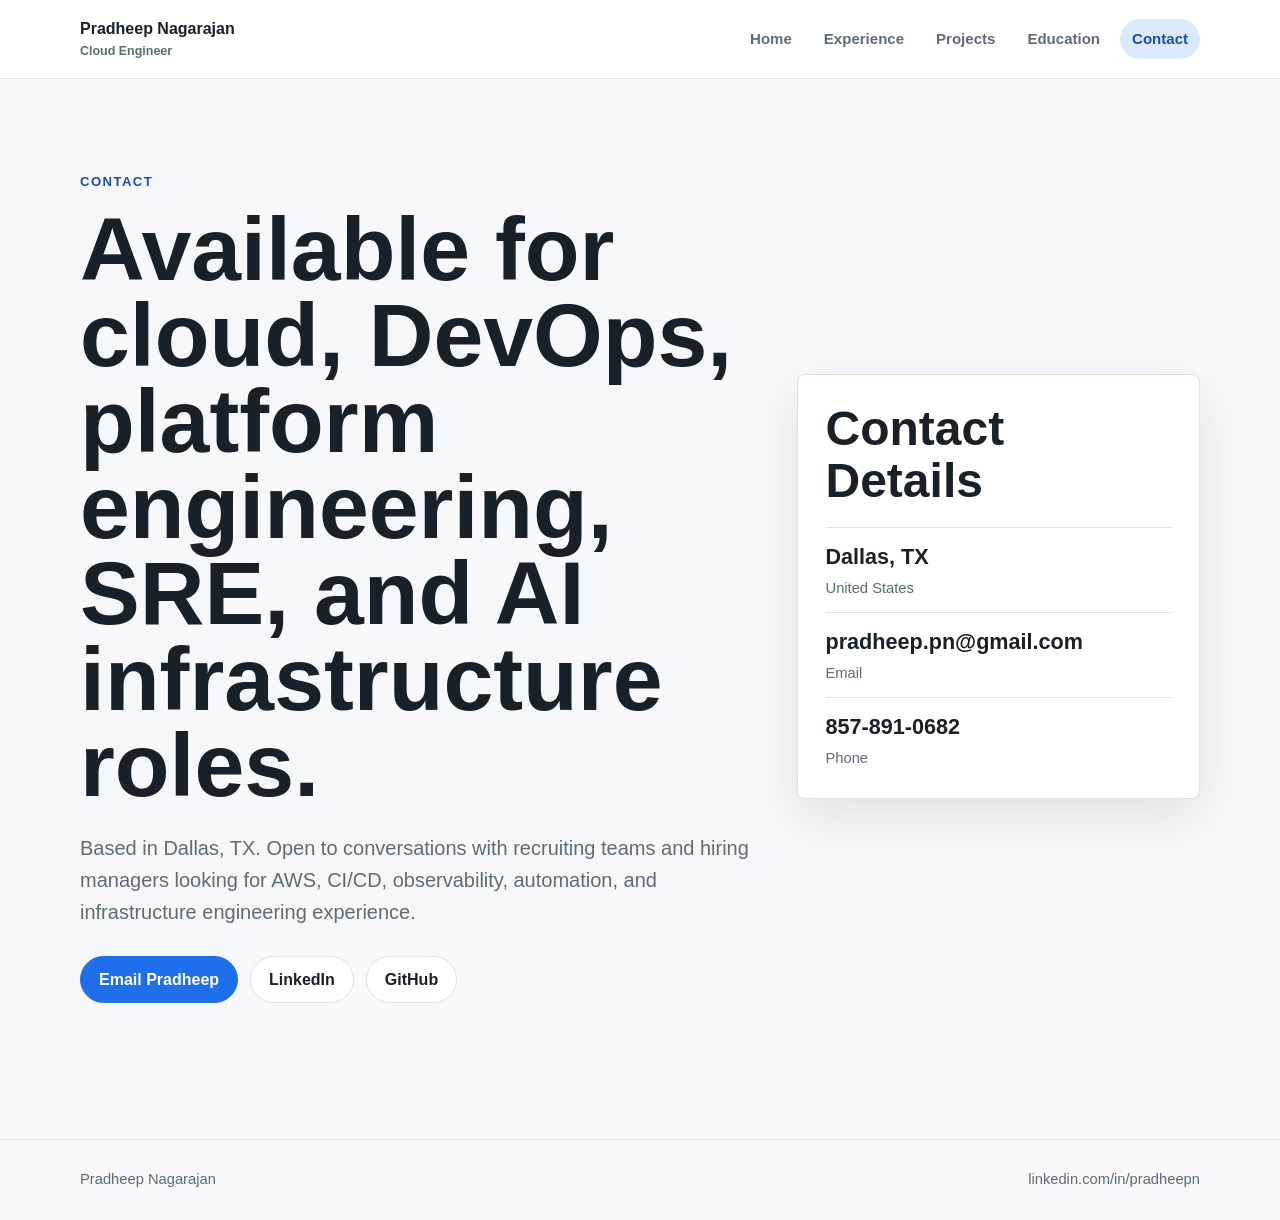
==== contact.html @ 79c9f460 "Modernize recruiter portfolio site" ====
<!doctype html>
<html lang="en">
<head>
  <meta charset="utf-8">
  <meta name="viewport" content="width=device-width, initial-scale=1.0">
  <meta name="description" content="Contact Pradheep Nagarajan.">
  <title>Contact | Pradheep Nagarajan</title>
  <link rel="stylesheet" href="style.css">
</head>
<body>
  <header class="site-header">
    <nav class="nav" aria-label="Primary navigation">
      <a class="brand" href="index.html">Pradheep Nagarajan <span>Cloud Engineer</span></a>
      <div class="nav-links">
        <a href="index.html">Home</a>
        <a href="experience.html">Experience</a>
        <a href="project.html">Projects</a>
        <a href="education.html">Education</a>
        <a class="active" href="contact.html">Contact</a>
      </div>
    </nav>
  </header>

  <main class="page">
    <section class="hero">
      <div>
        <p class="eyebrow">Contact</p>
        <h1>Available for cloud, DevOps, platform engineering, SRE, and AI infrastructure roles.</h1>
        <p class="lead">Based in Dallas, TX. Open to conversations with recruiting teams and hiring managers looking for AWS, CI/CD, observability, automation, and infrastructure engineering experience.</p>
        <div class="hero-actions">
          <a class="button primary" href="mailto:pradheep.pn@gmail.com">Email Pradheep</a>
          <a class="button secondary" href="https://www.linkedin.com/in/pradheepn/">LinkedIn</a>
          <a class="button secondary" href="https://github.com/npradheep/">GitHub</a>
        </div>
      </div>
      <aside class="hero-card">
        <h2>Contact Details</h2>
        <div class="quick-facts">
          <div class="fact">
            <strong>Dallas, TX</strong>
            <span>United States</span>
          </div>
          <div class="fact">
            <strong>pradheep.pn@gmail.com</strong>
            <span>Email</span>
          </div>
          <div class="fact">
            <strong>857-891-0682</strong>
            <span>Phone</span>
          </div>
        </div>
      </aside>
    </section>
  </main>

  <footer class="footer">
    <div class="footer-inner">
      <span>Pradheep Nagarajan</span>
      <span>linkedin.com/in/pradheepn</span>
    </div>
  </footer>
</body>
</html>
---- style.css ----
:root {
  color-scheme: light;
  --bg: #f6f8fb;
  --surface: #ffffff;
  --surface-strong: #eef3f8;
  --text: #18202a;
  --muted: #5d6b7a;
  --line: #dbe3ec;
  --accent: #1f6feb;
  --accent-dark: #174ea6;
  --accent-soft: #dceafe;
  --shadow: 0 18px 50px rgba(22, 35, 55, 0.1);
  --radius: 8px;
  --max: 1120px;
}

* {
  box-sizing: border-box;
}

html {
  scroll-behavior: smooth;
}

body {
  margin: 0;
  background: var(--bg);
  color: var(--text);
  font-family: Inter, "Segoe UI", Roboto, Arial, sans-serif;
  line-height: 1.6;
}

a {
  color: inherit;
  text-decoration: none;
}

a:hover {
  color: var(--accent);
}

img {
  max-width: 100%;
}

.site-header {
  position: sticky;
  top: 0;
  z-index: 20;
  border-bottom: 1px solid rgba(219, 227, 236, 0.85);
  background: rgba(255, 255, 255, 0.92);
  backdrop-filter: blur(16px);
}

.nav {
  display: flex;
  align-items: center;
  justify-content: space-between;
  gap: 24px;
  width: min(100% - 32px, var(--max));
  margin: 0 auto;
  padding: 16px 0;
}

.brand {
  display: flex;
  flex-direction: column;
  font-weight: 800;
  letter-spacing: 0;
}

.brand span {
  color: var(--muted);
  font-size: 0.78rem;
  font-weight: 600;
}

.nav-links {
  display: flex;
  align-items: center;
  gap: 8px;
  flex-wrap: wrap;
}

.nav-links a {
  border-radius: 999px;
  color: var(--muted);
  font-size: 0.94rem;
  font-weight: 700;
  padding: 8px 12px;
}

.nav-links a:hover,
.nav-links a.active {
  background: var(--accent-soft);
  color: var(--accent-dark);
}

.page {
  width: min(100% - 32px, var(--max));
  margin: 0 auto;
  padding: 56px 0 72px;
}

.hero {
  display: grid;
  grid-template-columns: minmax(0, 1.25fr) minmax(280px, 0.75fr);
  align-items: center;
  gap: 44px;
  min-height: calc(100vh - 74px);
  padding: 36px 0 64px;
}

.eyebrow {
  color: var(--accent-dark);
  font-size: 0.82rem;
  font-weight: 800;
  letter-spacing: 0.11em;
  margin: 0 0 14px;
  text-transform: uppercase;
}

h1,
h2,
h3,
p {
  margin-top: 0;
}

h1 {
  font-size: clamp(2.75rem, 7vw, 5.8rem);
  line-height: 0.96;
  margin-bottom: 24px;
}

h2 {
  font-size: clamp(1.8rem, 4vw, 3rem);
  line-height: 1.08;
  margin-bottom: 16px;
}

h3 {
  font-size: 1.18rem;
  line-height: 1.3;
  margin-bottom: 8px;
}

.lead {
  color: var(--muted);
  font-size: clamp(1.05rem, 2vw, 1.25rem);
  max-width: 760px;
}

.hero-actions,
.button-row {
  display: flex;
  flex-wrap: wrap;
  gap: 12px;
  margin-top: 28px;
}

.button {
  align-items: center;
  border: 1px solid var(--line);
  border-radius: 999px;
  display: inline-flex;
  font-weight: 800;
  gap: 8px;
  justify-content: center;
  min-height: 44px;
  padding: 10px 18px;
}

.button.primary {
  background: var(--accent);
  border-color: var(--accent);
  color: white;
}

.button.primary:hover {
  background: var(--accent-dark);
  color: white;
}

.button.secondary {
  background: var(--surface);
  color: var(--text);
}

.hero-card {
  background: var(--surface);
  border: 1px solid var(--line);
  border-radius: var(--radius);
  box-shadow: var(--shadow);
  padding: 28px;
}

.profile-photo {
  aspect-ratio: 1;
  border-radius: var(--radius);
  display: block;
  object-fit: cover;
  width: 100%;
}

.quick-facts {
  display: grid;
  gap: 12px;
  margin-top: 20px;
}

.fact {
  border-top: 1px solid var(--line);
  padding-top: 12px;
}

.fact strong {
  display: block;
  font-size: 1.35rem;
}

.fact span {
  color: var(--muted);
  font-size: 0.92rem;
}

.section {
  padding: 44px 0;
}

.section-header {
  align-items: end;
  display: flex;
  gap: 20px;
  justify-content: space-between;
  margin-bottom: 24px;
}

.section-header p {
  color: var(--muted);
  max-width: 620px;
}

.grid {
  display: grid;
  gap: 16px;
}

.grid.two {
  grid-template-columns: repeat(2, minmax(0, 1fr));
}

.grid.three {
  grid-template-columns: repeat(3, minmax(0, 1fr));
}

.card {
  background: var(--surface);
  border: 1px solid var(--line);
  border-radius: var(--radius);
  padding: 24px;
}

.card.highlight {
  border-color: rgba(31, 111, 235, 0.32);
  box-shadow: var(--shadow);
}

.metric {
  color: var(--accent-dark);
  display: block;
  font-size: 2rem;
  font-weight: 900;
  line-height: 1;
  margin-bottom: 8px;
}

.tags {
  display: flex;
  flex-wrap: wrap;
  gap: 8px;
  margin-top: 16px;
}

.tag {
  background: var(--surface-strong);
  border: 1px solid var(--line);
  border-radius: 999px;
  color: var(--muted);
  font-size: 0.88rem;
  font-weight: 700;
  padding: 6px 10px;
}

.timeline {
  display: grid;
  gap: 20px;
}

.role {
  background: var(--surface);
  border: 1px solid var(--line);
  border-radius: var(--radius);
  padding: 28px;
}

.role-header {
  display: flex;
  gap: 20px;
  justify-content: space-between;
  margin-bottom: 18px;
}

.role-meta {
  color: var(--muted);
  font-weight: 700;
}

.role ul,
.project ul {
  margin: 14px 0 0;
  padding-left: 20px;
}

.role li,
.project li {
  margin-bottom: 10px;
}

.callout {
  background: linear-gradient(135deg, #0f2557, #1f6feb);
  border-radius: var(--radius);
  color: white;
  padding: 28px;
}

.callout p {
  color: rgba(255, 255, 255, 0.82);
}

.footer {
  border-top: 1px solid var(--line);
  color: var(--muted);
  font-size: 0.92rem;
  padding: 28px 0;
}

.footer-inner {
  display: flex;
  gap: 16px;
  justify-content: space-between;
  width: min(100% - 32px, var(--max));
  margin: 0 auto;
}

@media (max-width: 820px) {
  .nav {
    align-items: flex-start;
    flex-direction: column;
  }

  .nav-links {
    width: 100%;
  }

  .hero,
  .grid.two,
  .grid.three {
    grid-template-columns: 1fr;
  }

  .hero {
    min-height: auto;
    padding-top: 28px;
  }

  .section-header,
  .role-header,
  .footer-inner {
    align-items: flex-start;
    flex-direction: column;
  }
}
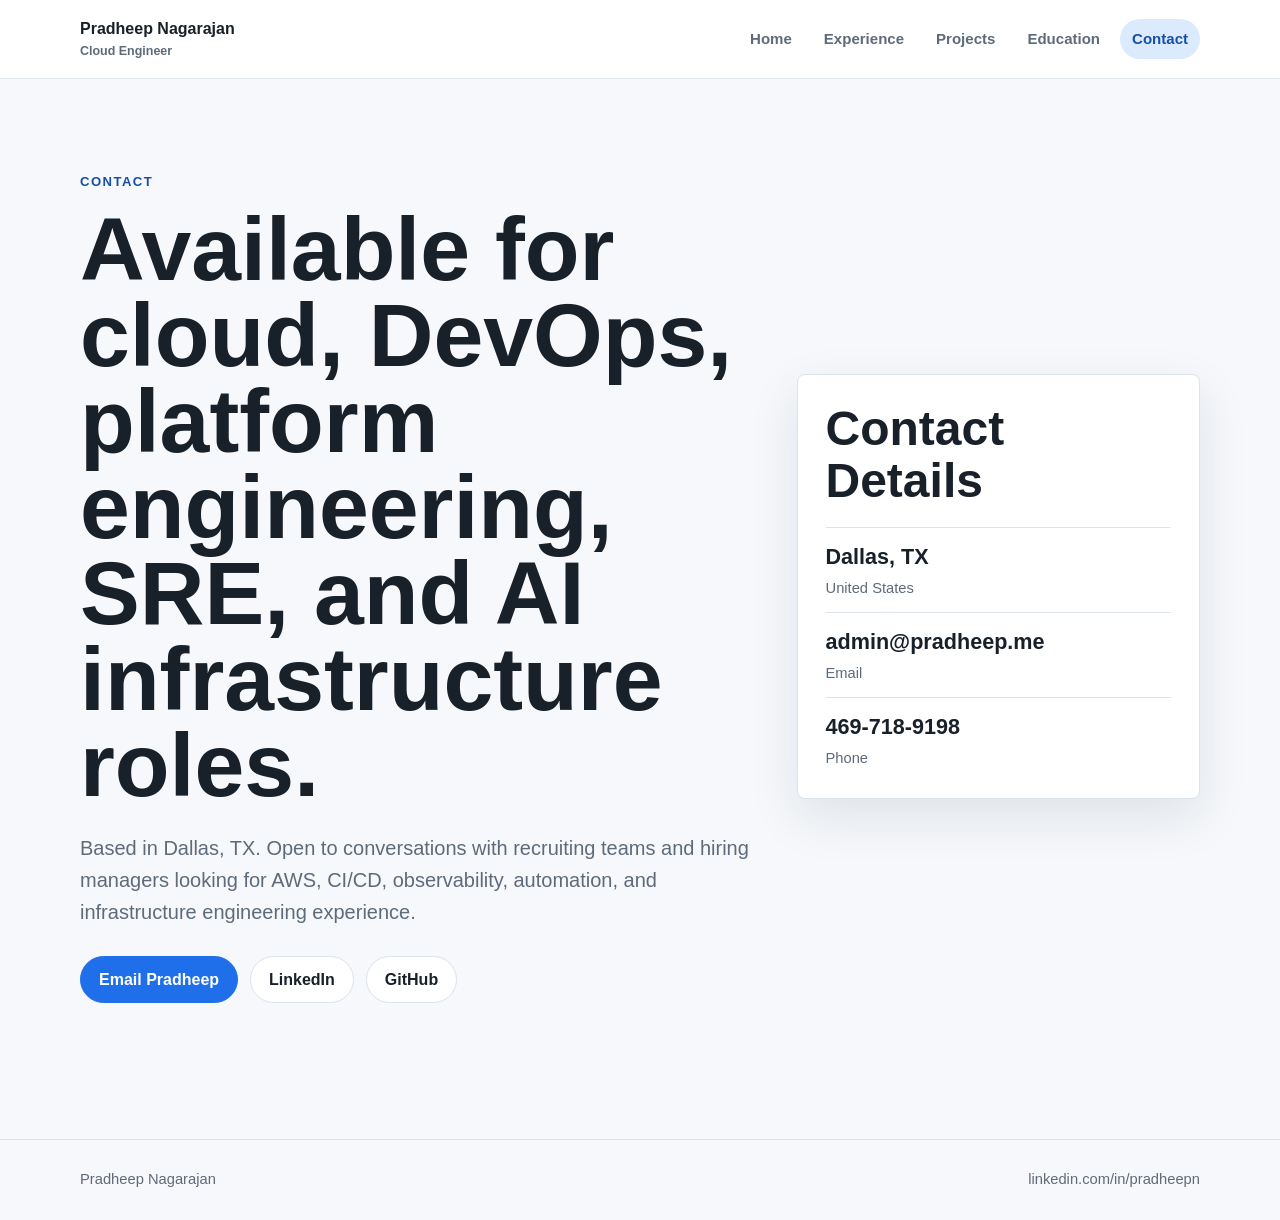
==== commit 26430b60: "Update public contact details" ====
--- a/contact.html
+++ b/contact.html
@@ -5,7 +5,7 @@
   <meta name="viewport" content="width=device-width, initial-scale=1.0">
   <meta name="description" content="Contact Pradheep Nagarajan.">
   <title>Contact | Pradheep Nagarajan</title>
-  <link rel="stylesheet" href="style.css">
+  <link rel="stylesheet" href="style.css?v=20260517">
 </head>
 <body>
   <header class="site-header">
@@ -28,7 +28,7 @@
         <h1>Available for cloud, DevOps, platform engineering, SRE, and AI infrastructure roles.</h1>
         <p class="lead">Based in Dallas, TX. Open to conversations with recruiting teams and hiring managers looking for AWS, CI/CD, observability, automation, and infrastructure engineering experience.</p>
         <div class="hero-actions">
-          <a class="button primary" href="mailto:pradheep.pn@gmail.com">Email Pradheep</a>
+          <a class="button primary" href="mailto:admin@pradheep.me">Email Pradheep</a>
           <a class="button secondary" href="https://www.linkedin.com/in/pradheepn/">LinkedIn</a>
           <a class="button secondary" href="https://github.com/npradheep/">GitHub</a>
         </div>
@@ -41,11 +41,11 @@
             <span>United States</span>
           </div>
           <div class="fact">
-            <strong>pradheep.pn@gmail.com</strong>
+            <strong>admin@pradheep.me</strong>
             <span>Email</span>
           </div>
           <div class="fact">
-            <strong>857-891-0682</strong>
+            <strong>469-718-9198</strong>
             <span>Phone</span>
           </div>
         </div>
--- a/style.css
+++ b/style.css
@@ -371,7 +371,7 @@
 
   .hero {
     min-height: auto;
-    padding-top: 28px;
+    padding: 28px 0 36px;
   }
 
   .section-header,
@@ -381,3 +381,75 @@
     flex-direction: column;
   }
 }
+
+@media (max-width: 560px) {
+  .page {
+    width: min(100% - 24px, var(--max));
+    padding: 28px 0 44px;
+  }
+
+  .nav {
+    gap: 12px;
+    padding: 12px 0;
+  }
+
+  .nav-links {
+    gap: 4px;
+  }
+
+  .nav-links a {
+    font-size: 0.86rem;
+    padding: 6px 9px;
+  }
+
+  .hero {
+    gap: 22px;
+    padding: 20px 0 28px;
+  }
+
+  h1 {
+    font-size: clamp(2.15rem, 12vw, 3rem);
+    margin-bottom: 16px;
+  }
+
+  h2 {
+    font-size: 1.65rem;
+  }
+
+  .lead {
+    font-size: 1rem;
+  }
+
+  .hero-actions,
+  .button-row {
+    margin-top: 18px;
+  }
+
+  .hero-card,
+  .card,
+  .role,
+  .callout {
+    padding: 18px;
+  }
+
+  .profile-photo {
+    max-height: 280px;
+  }
+
+  .quick-facts {
+    gap: 8px;
+    margin-top: 14px;
+  }
+
+  .fact {
+    padding-top: 10px;
+  }
+
+  .fact strong {
+    font-size: 1.12rem;
+  }
+
+  .section {
+    padding: 28px 0;
+  }
+}
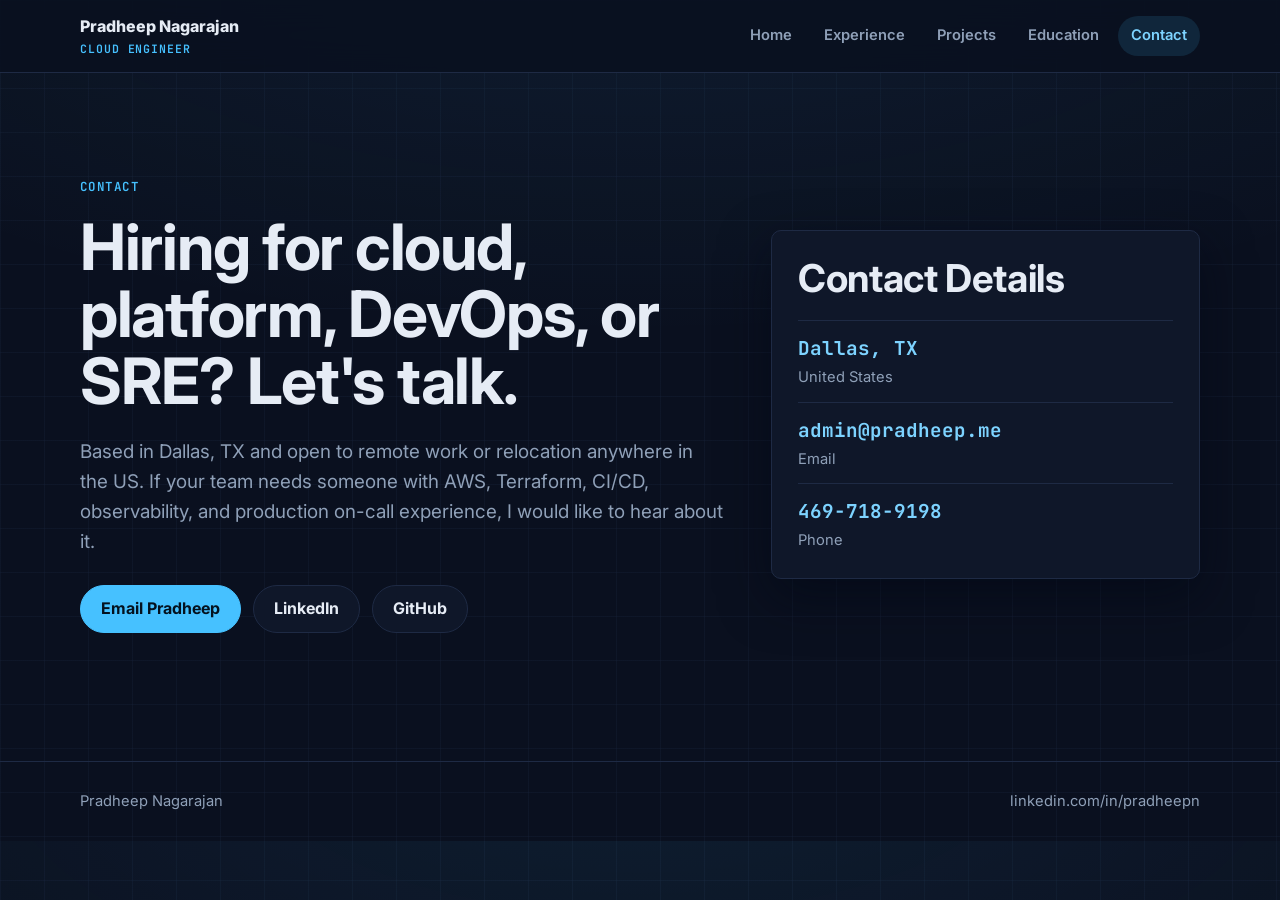
==== commit 76dac2c1: "Redesign portfolio around quantified impact and Personal Cloud Dark infrastructure-themed redesign: " ====
--- a/contact.html
+++ b/contact.html
@@ -3,9 +3,18 @@
 <head>
   <meta charset="utf-8">
   <meta name="viewport" content="width=device-width, initial-scale=1.0">
-  <meta name="description" content="Contact Pradheep Nagarajan.">
+  <meta name="description" content="Contact Pradheep Nagarajan, Cloud Engineer in Dallas, TX. Open to cloud, DevOps, platform engineering, SRE, and AI infrastructure roles.">
+  <meta property="og:type" content="website">
+  <meta property="og:title" content="Contact | Pradheep Nagarajan">
+  <meta property="og:description" content="Available for cloud, DevOps, platform engineering, SRE, and AI infrastructure roles. Remote or relocation anywhere in the US.">
+  <meta property="og:url" content="https://pradheep.me/contact.html">
+  <meta property="og:image" content="https://pradheep.me/dp.jpg">
+  <link rel="icon" href="data:image/svg+xml,%3Csvg xmlns='http://www.w3.org/2000/svg' viewBox='0 0 100 100'%3E%3Ctext y='.9em' font-size='90'%3E%E2%98%81%EF%B8%8F%3C/text%3E%3C/svg%3E">
   <title>Contact | Pradheep Nagarajan</title>
-  <link rel="stylesheet" href="style.css?v=20260517">
+  <link rel="preconnect" href="https://fonts.googleapis.com">
+  <link rel="preconnect" href="https://fonts.gstatic.com" crossorigin>
+  <link href="https://fonts.googleapis.com/css2?family=Inter:wght@400;600;700;800&family=JetBrains+Mono:wght@400;500;700&display=swap" rel="stylesheet">
+  <link rel="stylesheet" href="style.css?v=20260706">
 </head>
 <body>
   <header class="site-header">
@@ -25,8 +34,8 @@
     <section class="hero">
       <div>
         <p class="eyebrow">Contact</p>
-        <h1>Available for cloud, DevOps, platform engineering, SRE, and AI infrastructure roles.</h1>
-        <p class="lead">Based in Dallas, TX. Open to conversations with recruiting teams and hiring managers looking for AWS, CI/CD, observability, automation, and infrastructure engineering experience.</p>
+        <h1>Hiring for cloud, platform, DevOps, or SRE? Let's talk.</h1>
+        <p class="lead">Based in Dallas, TX and open to remote work or relocation anywhere in the US. If your team needs someone with AWS, Terraform, CI/CD, observability, and production on-call experience, I would like to hear about it.</p>
         <div class="hero-actions">
           <a class="button primary" href="mailto:admin@pradheep.me">Email Pradheep</a>
           <a class="button secondary" href="https://www.linkedin.com/in/pradheepn/">LinkedIn</a>
--- a/style.css
+++ b/style.css
@@ -1,17 +1,22 @@
 :root {
-  color-scheme: light;
-  --bg: #f6f8fb;
-  --surface: #ffffff;
-  --surface-strong: #eef3f8;
-  --text: #18202a;
-  --muted: #5d6b7a;
-  --line: #dbe3ec;
-  --accent: #1f6feb;
-  --accent-dark: #174ea6;
-  --accent-soft: #dceafe;
-  --shadow: 0 18px 50px rgba(22, 35, 55, 0.1);
-  --radius: 8px;
+  color-scheme: dark;
+  --bg: #0a101f;
+  --surface: #0f1729;
+  --surface-strong: #131e33;
+  --terminal: #0a0f1a;
+  --text: #e6ecf5;
+  --muted: #8fa0b8;
+  --line: #1e2a44;
+  --accent: #46c1ff;
+  --accent-strong: #7dd3ff;
+  --accent-soft: rgba(70, 193, 255, 0.12);
+  --green: #3ddc97;
+  --amber: #fbbf24;
+  --red: #f87171;
+  --shadow: 0 18px 50px rgba(2, 8, 20, 0.55);
+  --radius: 10px;
   --max: 1120px;
+  --mono: "JetBrains Mono", ui-monospace, "Cascadia Code", Consolas, monospace;
 }
 
 * {
@@ -25,6 +30,11 @@
 body {
   margin: 0;
   background: var(--bg);
+  background-image:
+    radial-gradient(ellipse 80% 50% at 50% -10%, rgba(70, 193, 255, 0.08), transparent),
+    linear-gradient(rgba(30, 42, 68, 0.25) 1px, transparent 1px),
+    linear-gradient(90deg, rgba(30, 42, 68, 0.25) 1px, transparent 1px);
+  background-size: 100% 100%, 44px 44px, 44px 44px;
   color: var(--text);
   font-family: Inter, "Segoe UI", Roboto, Arial, sans-serif;
   line-height: 1.6;
@@ -41,14 +51,18 @@
 
 img {
   max-width: 100%;
+}
+
+::selection {
+  background: rgba(70, 193, 255, 0.35);
 }
 
 .site-header {
   position: sticky;
   top: 0;
   z-index: 20;
-  border-bottom: 1px solid rgba(219, 227, 236, 0.85);
-  background: rgba(255, 255, 255, 0.92);
+  border-bottom: 1px solid var(--line);
+  background: rgba(10, 16, 31, 0.88);
   backdrop-filter: blur(16px);
 }
 
@@ -59,7 +73,7 @@
   gap: 24px;
   width: min(100% - 32px, var(--max));
   margin: 0 auto;
-  padding: 16px 0;
+  padding: 14px 0;
 }
 
 .brand {
@@ -70,30 +84,34 @@
 }
 
 .brand span {
-  color: var(--muted);
-  font-size: 0.78rem;
+  color: var(--accent);
+  font-family: var(--mono);
+  font-size: 0.72rem;
   font-weight: 600;
+  letter-spacing: 0.08em;
+  text-transform: uppercase;
 }
 
 .nav-links {
   display: flex;
   align-items: center;
-  gap: 8px;
+  gap: 6px;
   flex-wrap: wrap;
 }
 
 .nav-links a {
   border-radius: 999px;
   color: var(--muted);
-  font-size: 0.94rem;
-  font-weight: 700;
-  padding: 8px 12px;
+  font-size: 0.92rem;
+  font-weight: 600;
+  padding: 8px 13px;
+  transition: background 0.15s ease, color 0.15s ease;
 }
 
 .nav-links a:hover,
 .nav-links a.active {
   background: var(--accent-soft);
-  color: var(--accent-dark);
+  color: var(--accent-strong);
 }
 
 .page {
@@ -104,19 +122,19 @@
 
 .hero {
   display: grid;
-  grid-template-columns: minmax(0, 1.25fr) minmax(280px, 0.75fr);
+  grid-template-columns: minmax(0, 1.2fr) minmax(300px, 0.8fr);
   align-items: center;
-  gap: 44px;
-  min-height: calc(100vh - 74px);
-  padding: 36px 0 64px;
+  gap: 48px;
+  padding: 48px 0 56px;
 }
 
 .eyebrow {
-  color: var(--accent-dark);
-  font-size: 0.82rem;
-  font-weight: 800;
-  letter-spacing: 0.11em;
-  margin: 0 0 14px;
+  color: var(--accent);
+  font-family: var(--mono);
+  font-size: 0.78rem;
+  font-weight: 600;
+  letter-spacing: 0.12em;
+  margin: 0 0 16px;
   text-transform: uppercase;
 }
 
@@ -128,27 +146,33 @@
 }
 
 h1 {
-  font-size: clamp(2.75rem, 7vw, 5.8rem);
-  line-height: 0.96;
-  margin-bottom: 24px;
+  font-size: clamp(2.4rem, 5.4vw, 4rem);
+  line-height: 1.05;
+  letter-spacing: -0.02em;
+  margin-bottom: 22px;
 }
 
 h2 {
-  font-size: clamp(1.8rem, 4vw, 3rem);
-  line-height: 1.08;
+  font-size: clamp(1.6rem, 3.4vw, 2.4rem);
+  line-height: 1.12;
+  letter-spacing: -0.01em;
   margin-bottom: 16px;
 }
 
 h3 {
-  font-size: 1.18rem;
+  font-size: 1.15rem;
   line-height: 1.3;
   margin-bottom: 8px;
 }
 
 .lead {
   color: var(--muted);
-  font-size: clamp(1.05rem, 2vw, 1.25rem);
-  max-width: 760px;
+  font-size: clamp(1.02rem, 2vw, 1.18rem);
+  max-width: 720px;
+}
+
+.lead strong {
+  color: var(--text);
 }
 
 .hero-actions,
@@ -164,27 +188,37 @@
   border: 1px solid var(--line);
   border-radius: 999px;
   display: inline-flex;
-  font-weight: 800;
+  font-weight: 700;
   gap: 8px;
   justify-content: center;
   min-height: 44px;
-  padding: 10px 18px;
+  padding: 10px 20px;
+  transition: transform 0.15s ease, background 0.15s ease, border-color 0.15s ease;
+}
+
+.button:hover {
+  transform: translateY(-1px);
 }
 
 .button.primary {
   background: var(--accent);
   border-color: var(--accent);
-  color: white;
+  color: #04121f;
 }
 
 .button.primary:hover {
-  background: var(--accent-dark);
-  color: white;
+  background: var(--accent-strong);
+  color: #04121f;
 }
 
 .button.secondary {
   background: var(--surface);
   color: var(--text);
+}
+
+.button.secondary:hover {
+  border-color: var(--accent);
+  color: var(--accent-strong);
 }
 
 .hero-card {
@@ -192,7 +226,7 @@
   border: 1px solid var(--line);
   border-radius: var(--radius);
   box-shadow: var(--shadow);
-  padding: 28px;
+  padding: 26px;
 }
 
 .profile-photo {
@@ -216,7 +250,9 @@
 
 .fact strong {
   display: block;
-  font-size: 1.35rem;
+  font-family: var(--mono);
+  font-size: 1.2rem;
+  color: var(--accent-strong);
 }
 
 .fact span {
@@ -224,8 +260,41 @@
   font-size: 0.92rem;
 }
 
+/* Stat band */
+.statband {
+  border-top: 1px solid var(--line);
+  border-bottom: 1px solid var(--line);
+  display: grid;
+  grid-template-columns: repeat(4, minmax(0, 1fr));
+  gap: 0;
+}
+
+.stat {
+  border-left: 1px solid var(--line);
+  padding: 26px 22px;
+}
+
+.stat:first-child {
+  border-left: none;
+}
+
+.stat strong {
+  color: var(--accent-strong);
+  display: block;
+  font-family: var(--mono);
+  font-size: 2rem;
+  font-weight: 700;
+  line-height: 1.1;
+  margin-bottom: 6px;
+}
+
+.stat span {
+  color: var(--muted);
+  font-size: 0.92rem;
+}
+
 .section {
-  padding: 44px 0;
+  padding: 48px 0;
 }
 
 .section-header {
@@ -233,12 +302,13 @@
   display: flex;
   gap: 20px;
   justify-content: space-between;
-  margin-bottom: 24px;
+  margin-bottom: 28px;
 }
 
 .section-header p {
   color: var(--muted);
   max-width: 620px;
+  margin-bottom: 0;
 }
 
 .grid {
@@ -251,7 +321,11 @@
 }
 
 .grid.three {
-  grid-template-columns: repeat(3, minmax(0, 1fr));
+  grid-template-columns: repeat(2, minmax(0, 1fr));
+}
+
+.grid.four {
+  grid-template-columns: repeat(4, minmax(0, 1fr));
 }
 
 .card {
@@ -259,20 +333,50 @@
   border: 1px solid var(--line);
   border-radius: var(--radius);
   padding: 24px;
+  transition: border-color 0.15s ease, transform 0.15s ease;
+}
+
+.card:hover {
+  border-color: rgba(70, 193, 255, 0.4);
 }
 
 .card.highlight {
-  border-color: rgba(31, 111, 235, 0.32);
+  border-color: rgba(70, 193, 255, 0.45);
   box-shadow: var(--shadow);
 }
 
+.card .proof {
+  border-top: 1px solid var(--line);
+  color: var(--accent-strong);
+  font-family: var(--mono);
+  font-size: 0.85rem;
+  margin: 16px 0 0;
+  padding-top: 12px;
+}
+
 .metric {
-  color: var(--accent-dark);
+  color: var(--accent);
   display: block;
-  font-size: 2rem;
-  font-weight: 900;
-  line-height: 1;
-  margin-bottom: 8px;
+  font-family: var(--mono);
+  font-size: 0.8rem;
+  font-weight: 700;
+  letter-spacing: 0.12em;
+  margin-bottom: 12px;
+  text-transform: uppercase;
+}
+
+.repo-link {
+  font-family: var(--mono);
+  font-size: 0.85rem;
+  margin: 16px 0 0;
+}
+
+.repo-link a {
+  color: var(--accent);
+}
+
+.repo-link a:hover {
+  color: var(--accent-strong);
 }
 
 .tags {
@@ -287,9 +391,107 @@
   border: 1px solid var(--line);
   border-radius: 999px;
   color: var(--muted);
+  font-family: var(--mono);
+  font-size: 0.78rem;
+  font-weight: 500;
+  padding: 5px 11px;
+}
+
+/* Terminal card */
+.terminal {
+  background: var(--terminal);
+  border: 1px solid var(--line);
+  border-radius: var(--radius);
+  box-shadow: var(--shadow);
+  font-family: var(--mono);
   font-size: 0.88rem;
-  font-weight: 700;
-  padding: 6px 10px;
+  overflow: hidden;
+}
+
+.terminal-bar {
+  align-items: center;
+  border-bottom: 1px solid var(--line);
+  display: flex;
+  gap: 8px;
+  padding: 12px 16px;
+}
+
+.terminal-bar .dot {
+  border-radius: 50%;
+  display: inline-block;
+  height: 11px;
+  width: 11px;
+}
+
+.dot.red { background: var(--red); }
+.dot.amber { background: var(--amber); }
+.dot.green { background: var(--green); }
+
+.terminal-title {
+  color: var(--muted);
+  font-size: 0.8rem;
+  margin-left: 8px;
+}
+
+.terminal-body {
+  padding: 20px;
+}
+
+.term-line {
+  display: flex;
+  gap: 12px;
+  padding: 5px 0;
+}
+
+.term-line .key {
+  color: var(--muted);
+  flex-shrink: 0;
+  min-width: 120px;
+}
+
+.term-line .val {
+  color: var(--text);
+}
+
+.term-line .val.ok {
+  color: var(--green);
+}
+
+.pulse {
+  animation: pulse 2s ease-in-out infinite;
+  background: var(--green);
+  border-radius: 50%;
+  display: inline-block;
+  height: 9px;
+  margin-right: 8px;
+  width: 9px;
+}
+
+@keyframes pulse {
+  0%, 100% { opacity: 1; }
+  50% { opacity: 0.35; }
+}
+
+/* Featured split section */
+.feature {
+  display: grid;
+  grid-template-columns: minmax(0, 1fr) minmax(0, 1fr);
+  gap: 40px;
+  align-items: center;
+}
+
+.feature ul {
+  color: var(--muted);
+  margin: 0 0 20px;
+  padding-left: 20px;
+}
+
+.feature li {
+  margin-bottom: 8px;
+}
+
+.feature li strong {
+  color: var(--text);
 }
 
 .timeline {
@@ -304,6 +506,11 @@
   padding: 28px;
 }
 
+.role.highlight {
+  border-color: rgba(70, 193, 255, 0.45);
+  box-shadow: var(--shadow);
+}
+
 .role-header {
   display: flex;
   gap: 20px;
@@ -313,11 +520,24 @@
 
 .role-meta {
   color: var(--muted);
+  font-family: var(--mono);
+  font-size: 0.85rem;
+  font-weight: 500;
+}
+
+.role h3 {
+  color: var(--accent);
+  font-family: var(--mono);
+  font-size: 0.82rem;
   font-weight: 700;
+  letter-spacing: 0.1em;
+  margin: 26px 0 4px;
+  text-transform: uppercase;
 }
 
 .role ul,
 .project ul {
+  color: var(--muted);
   margin: 14px 0 0;
   padding-left: 20px;
 }
@@ -327,15 +547,97 @@
   margin-bottom: 10px;
 }
 
+.role li strong,
+.project li strong {
+  color: var(--text);
+}
+
+/* Case study */
+.case-study {
+  background: var(--surface);
+  border: 1px solid rgba(70, 193, 255, 0.45);
+  border-radius: var(--radius);
+  box-shadow: var(--shadow);
+  padding: 36px;
+}
+
+.case-study-grid {
+  display: grid;
+  gap: 40px;
+  grid-template-columns: minmax(0, 1.1fr) minmax(0, 0.9fr);
+  margin-top: 8px;
+}
+
+.case-study p {
+  color: var(--muted);
+}
+
+.case-study p strong {
+  color: var(--text);
+}
+
+.case-stats {
+  display: grid;
+  gap: 12px;
+  grid-template-columns: repeat(3, minmax(0, 1fr));
+  margin: 24px 0;
+}
+
+.case-stat {
+  background: var(--surface-strong);
+  border: 1px solid var(--line);
+  border-radius: var(--radius);
+  padding: 14px 16px;
+}
+
+.case-stat strong {
+  color: var(--accent-strong);
+  display: block;
+  font-family: var(--mono);
+  font-size: 1.35rem;
+}
+
+.case-stat span {
+  color: var(--muted);
+  font-size: 0.85rem;
+}
+
 .callout {
-  background: linear-gradient(135deg, #0f2557, #1f6feb);
+  background: linear-gradient(135deg, #0c1a36, #123055);
+  border: 1px solid rgba(70, 193, 255, 0.35);
   border-radius: var(--radius);
-  color: white;
-  padding: 28px;
+  padding: 36px;
 }
 
 .callout p {
-  color: rgba(255, 255, 255, 0.82);
+  color: var(--muted);
+  max-width: 720px;
+}
+
+.creds {
+  display: flex;
+  flex-wrap: wrap;
+  gap: 12px;
+}
+
+.cred {
+  align-items: center;
+  background: var(--surface);
+  border: 1px solid var(--line);
+  border-radius: 999px;
+  color: var(--muted);
+  display: inline-flex;
+  font-size: 0.9rem;
+  font-weight: 600;
+  gap: 10px;
+  padding: 10px 18px;
+}
+
+.cred::before {
+  color: var(--green);
+  content: "✓";
+  font-family: var(--mono);
+  font-weight: 700;
 }
 
 .footer {
@@ -353,10 +655,34 @@
   margin: 0 auto;
 }
 
+@media (max-width: 900px) {
+  .statband {
+    grid-template-columns: repeat(2, minmax(0, 1fr));
+  }
+
+  .stat:nth-child(3) {
+    border-left: none;
+  }
+
+  .stat {
+    border-top: 1px solid var(--line);
+  }
+
+  .stat:first-child,
+  .stat:nth-child(2) {
+    border-top: none;
+  }
+
+  .grid.four {
+    grid-template-columns: repeat(2, minmax(0, 1fr));
+  }
+}
+
 @media (max-width: 820px) {
   .nav {
     align-items: flex-start;
     flex-direction: column;
+    gap: 10px;
   }
 
   .nav-links {
@@ -364,14 +690,19 @@
   }
 
   .hero,
+  .feature,
+  .case-study-grid,
   .grid.two,
   .grid.three {
     grid-template-columns: 1fr;
   }
 
   .hero {
-    min-height: auto;
     padding: 28px 0 36px;
+  }
+
+  .case-stats {
+    grid-template-columns: repeat(3, minmax(0, 1fr));
   }
 
   .section-header,
@@ -398,7 +729,7 @@
   }
 
   .nav-links a {
-    font-size: 0.86rem;
+    font-size: 0.85rem;
     padding: 6px 9px;
   }
 
@@ -408,12 +739,12 @@
   }
 
   h1 {
-    font-size: clamp(2.15rem, 12vw, 3rem);
+    font-size: clamp(2rem, 10vw, 2.7rem);
     margin-bottom: 16px;
   }
 
   h2 {
-    font-size: 1.65rem;
+    font-size: 1.55rem;
   }
 
   .lead {
@@ -428,8 +759,32 @@
   .hero-card,
   .card,
   .role,
-  .callout {
+  .callout,
+  .case-study {
     padding: 18px;
+  }
+
+  .statband {
+    grid-template-columns: 1fr;
+  }
+
+  .stat {
+    border-left: none;
+    border-top: 1px solid var(--line);
+    padding: 18px 4px;
+  }
+
+  .stat:first-child,
+  .stat:nth-child(2) {
+    border-top: 1px solid var(--line);
+  }
+
+  .stat:first-child {
+    border-top: none;
+  }
+
+  .case-stats {
+    grid-template-columns: 1fr;
   }
 
   .profile-photo {
@@ -446,10 +801,15 @@
   }
 
   .fact strong {
-    font-size: 1.12rem;
+    font-size: 1.05rem;
   }
 
   .section {
     padding: 28px 0;
   }
-}
+
+  .term-line {
+    flex-direction: column;
+    gap: 0;
+  }
+}
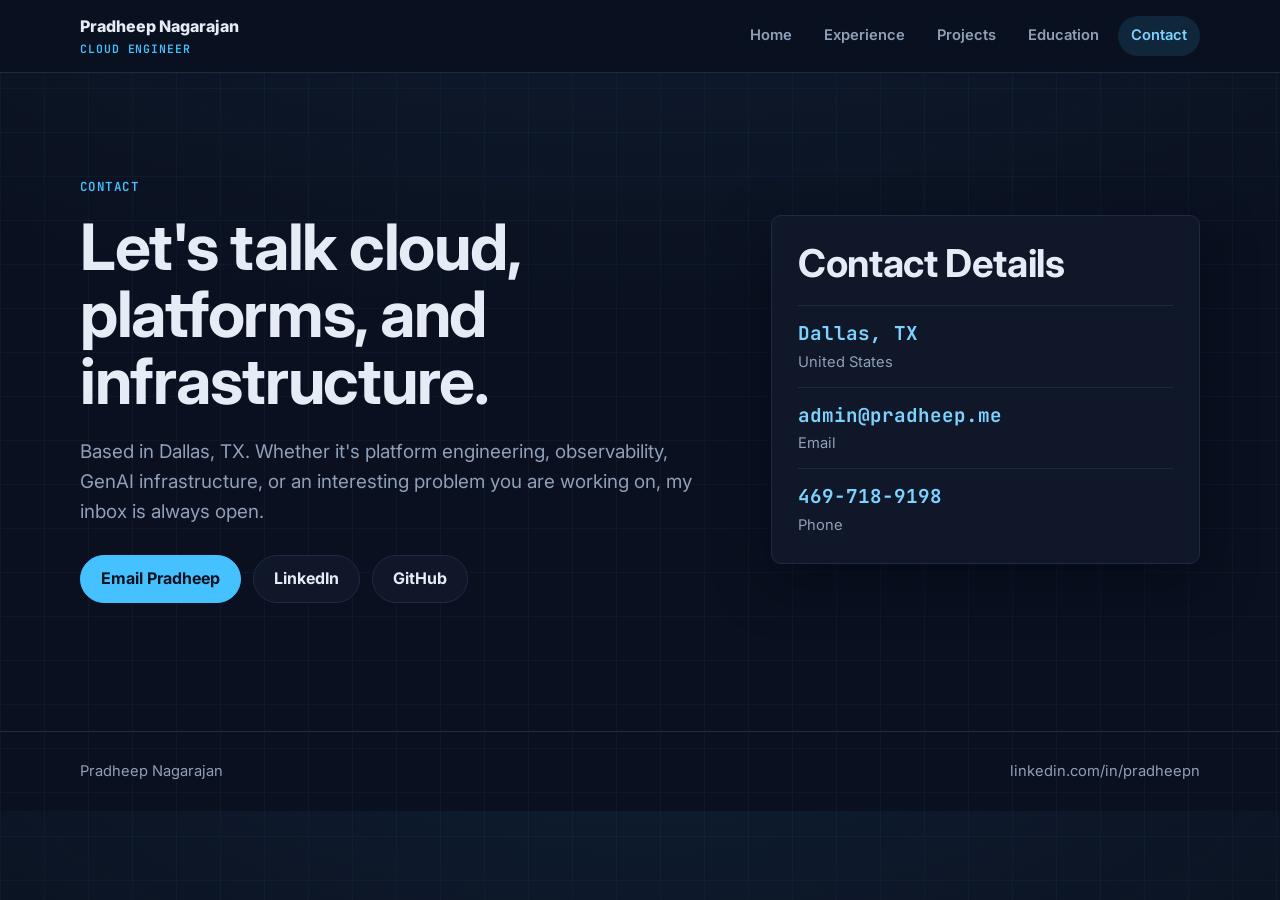
==== commit 2f28b042: "Remove job-seeking language and ignore draft redesign variants Contact and hero copy are now evergre" ====
--- a/contact.html
+++ b/contact.html
@@ -3,10 +3,10 @@
 <head>
   <meta charset="utf-8">
   <meta name="viewport" content="width=device-width, initial-scale=1.0">
-  <meta name="description" content="Contact Pradheep Nagarajan, Cloud Engineer in Dallas, TX. Open to cloud, DevOps, platform engineering, SRE, and AI infrastructure roles.">
+  <meta name="description" content="Contact Pradheep Nagarajan, Cloud Engineer in Dallas, TX.">
   <meta property="og:type" content="website">
   <meta property="og:title" content="Contact | Pradheep Nagarajan">
-  <meta property="og:description" content="Available for cloud, DevOps, platform engineering, SRE, and AI infrastructure roles. Remote or relocation anywhere in the US.">
+  <meta property="og:description" content="Get in touch about cloud infrastructure, platform engineering, observability, and AI infrastructure.">
   <meta property="og:url" content="https://pradheep.me/contact.html">
   <meta property="og:image" content="https://pradheep.me/dp.jpg">
   <link rel="icon" href="data:image/svg+xml,%3Csvg xmlns='http://www.w3.org/2000/svg' viewBox='0 0 100 100'%3E%3Ctext y='.9em' font-size='90'%3E%E2%98%81%EF%B8%8F%3C/text%3E%3C/svg%3E">
@@ -34,8 +34,8 @@
     <section class="hero">
       <div>
         <p class="eyebrow">Contact</p>
-        <h1>Hiring for cloud, platform, DevOps, or SRE? Let's talk.</h1>
-        <p class="lead">Based in Dallas, TX and open to remote work or relocation anywhere in the US. If your team needs someone with AWS, Terraform, CI/CD, observability, and production on-call experience, I would like to hear about it.</p>
+        <h1>Let's talk cloud, platforms, and infrastructure.</h1>
+        <p class="lead">Based in Dallas, TX. Whether it's platform engineering, observability, GenAI infrastructure, or an interesting problem you are working on, my inbox is always open.</p>
         <div class="hero-actions">
           <a class="button primary" href="mailto:admin@pradheep.me">Email Pradheep</a>
           <a class="button secondary" href="https://www.linkedin.com/in/pradheepn/">LinkedIn</a>
